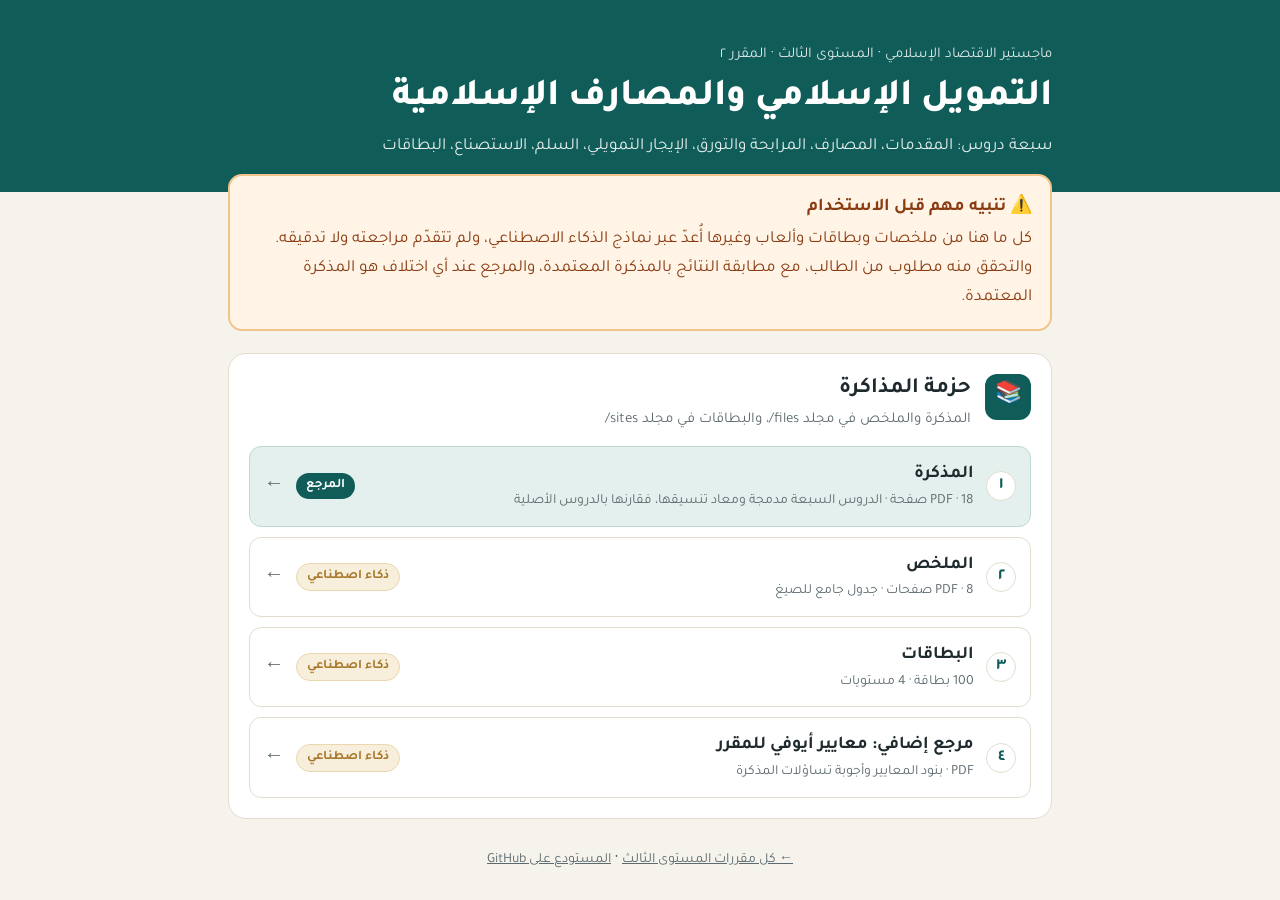
==== index.html @ 07a0ae49 "إعادة هيكلة المستودع: files للمذكرة والملخص، وsites للبطاقات والصفحات، وgames للألعاب، مع بوابة للمق" ====
<!DOCTYPE html>
<html lang="ar" dir="rtl">
<head>
<meta charset="utf-8">
<meta name="viewport" content="width=device-width, initial-scale=1">
<title>التمويل الإسلامي والمصارف الإسلامية — حزمة المذاكرة</title>
<link href="https://fonts.googleapis.com/css2?family=Tajawal:wght@400;500;700;800&display=swap" rel="stylesheet">
<style>
:root{--bg:#f6f3ec;--card:#fff;--ink:#1f2a2e;--mute:#5d6b70;--line:#e4ddcf;--teal:#0f5c58;--teal2:#e3f0ee;--gold:#a8782a;--gold2:#f7eedb;--warn:#8a3b12;--warn2:#fff4e5}
*{box-sizing:border-box}
html{scroll-behavior:smooth}
body{margin:0;font-family:"Tajawal",sans-serif;background:var(--bg);color:var(--ink);line-height:1.7;font-size:17px}
a{color:inherit}
.wrap{max-width:860px;margin:0 auto;padding:0 18px}
.hero{background:var(--teal);color:#fff;padding:42px 0 30px}
.hero .kicker{font-size:15px;opacity:.85;margin:0}
.hero h1{font-size:clamp(26px,5vw,38px);font-weight:800;margin:6px 0 8px;line-height:1.35}
.hero p{margin:0;opacity:.9}
.notice{background:var(--warn2);border:2px solid #f0c48a;border-radius:14px;padding:16px 18px;margin:-18px 0 22px;position:relative;color:var(--warn)}
.notice strong{display:block;font-size:18px;margin-bottom:4px}
.notice p{margin:0}
nav.toc .wrap{display:grid;grid-template-columns:repeat(3,1fr);gap:8px}
nav.toc a{text-decoration:none;background:var(--card);border:1px solid var(--line);border-radius:12px;padding:10px 12px;font-size:15px;font-weight:500;line-height:1.45}
.top{position:fixed;bottom:16px;left:16px;background:var(--teal);color:#fff;text-decoration:none;border-radius:999px;padding:8px 14px;font-size:14px;box-shadow:0 4px 14px rgba(0,0,0,.18)}
nav.toc a b{color:var(--teal);margin-left:6px}
nav.toc a:hover{border-color:var(--teal)}
.legend{display:flex;flex-wrap:wrap;gap:14px;color:var(--mute);font-size:15px;margin:14px 0 4px}
.course{background:var(--card);border:1px solid var(--line);border-radius:18px;padding:20px;margin:18px 0;scroll-margin-top:12px}
.course header{display:flex;gap:14px;align-items:flex-start;margin-bottom:14px}
.num{flex:0 0 46px;height:46px;border-radius:12px;background:var(--teal);color:#fff;display:grid;place-items:center;font-weight:800;font-size:22px}
.course h2{margin:0;font-size:22px;line-height:1.4}
.course header p{margin:2px 0 0;color:var(--mute);font-size:15px}
.links{display:grid;gap:10px}
.lnk{display:flex;align-items:center;gap:12px;text-decoration:none;border:1px solid var(--line);border-radius:12px;padding:12px 14px;transition:.15s}
.lnk:hover{transform:translateX(-3px);border-color:var(--teal)}
.lnk.memo{background:var(--teal2);border-color:#bcd9d5}
.lnk .n{flex:0 0 30px;height:30px;border-radius:50%;background:#fff;border:1px solid var(--line);display:grid;place-items:center;font-weight:700;color:var(--teal)}
.lnk .tx{flex:1;display:flex;flex-direction:column;min-width:0}
.lnk strong{font-size:18px}
.lnk small{color:var(--mute);font-size:14px}
.tag{flex:0 0 auto;font-size:13px;font-weight:700;border-radius:999px;padding:2px 10px}
.tag.memo{background:var(--teal);color:#fff}
.tag.ai{background:var(--gold2);color:var(--gold);border:1px solid #ead7ae}
.ar{color:var(--mute);font-size:20px}
.repo{display:inline-block;margin-top:12px;font-size:14px;color:var(--mute)}
footer{text-align:center;color:var(--mute);font-size:14px;padding:26px 0 40px}
@media(max-width:620px){nav.toc .wrap{grid-template-columns:1fr 1fr}}
@media(max-width:520px){.course{padding:16px}.lnk{padding:10px 12px;gap:10px}.lnk .tag{display:none}.lnk.ai small::before{content:"ذكاء اصطناعي · ";color:var(--gold);font-weight:700}}
</style>
</head>
<body>
<div class="hero"><div class="wrap">
<p class="kicker">ماجستير الاقتصاد الإسلامي · المستوى الثالث · المقرر ٢</p>
<h1>التمويل الإسلامي والمصارف الإسلامية</h1>
<p>سبعة دروس: المقدمات، المصارف، المرابحة والتورق، الإيجار التمويلي، السلم، الاستصناع، البطاقات</p>
</div></div>
<div class="wrap">
<div class="notice" role="note"><strong>⚠️ تنبيه مهم قبل الاستخدام</strong>
<p>كل ما هنا من ملخصات وبطاقات وألعاب وغيرها أُعدّ عبر نماذج الذكاء الاصطناعي، ولم تتقدّم مراجعته ولا تدقيقه. والتحقق منه مطلوب من الطالب، مع مطابقة النتائج بالمذكرة المعتمدة، والمرجع عند أي اختلاف هو المذكرة المعتمدة.</p></div>
</div>
<main class="wrap">
<section class="course"><header><span class="num">📚</span><div><h2>حزمة المذاكرة</h2><p>المذكرة والملخص في مجلد files/، والبطاقات في مجلد sites/</p></div></header>
<div class="links">
<a class="lnk memo" href="files/%D9%85%D8%B0%D9%83%D8%B1%D8%A9-%D8%A7%D9%84%D8%AA%D9%85%D9%88%D9%8A%D9%84-%D8%A7%D9%84%D8%A5%D8%B3%D9%84%D8%A7%D9%85%D9%8A-%D8%A7%D9%84%D9%85%D8%AF%D9%85%D8%AC%D8%A9.pdf"><span class="n">١</span><span class="tx"><strong>المذكرة</strong><small>PDF · 18 صفحة · الدروس السبعة مدمجة ومعاد تنسيقها، فقارنها بالدروس الأصلية</small></span><span class="tag memo">المرجع</span><span class="ar">←</span></a>
<a class="lnk ai" href="files/%D9%85%D9%84%D8%AE%D8%B5-%D8%A7%D9%84%D8%AA%D9%85%D9%88%D9%8A%D9%84-%D8%A7%D9%84%D8%A5%D8%B3%D9%84%D8%A7%D9%85%D9%8A.pdf"><span class="n">٢</span><span class="tx"><strong>الملخص</strong><small>PDF · 8 صفحات · جدول جامع للصيغ</small></span><span class="tag ai">ذكاء اصطناعي</span><span class="ar">←</span></a>
<a class="lnk ai" href="sites/cards/"><span class="n">٣</span><span class="tx"><strong>البطاقات</strong><small>100 بطاقة · 4 مستويات</small></span><span class="tag ai">ذكاء اصطناعي</span><span class="ar">←</span></a>
<a class="lnk ai" href="files/%D9%85%D8%B9%D8%A7%D9%8A%D9%8A%D8%B1-%D8%A3%D9%8A%D9%88%D9%81%D9%8A-%D9%84%D9%84%D9%85%D9%82%D8%B1%D8%B1.pdf"><span class="n">٤</span><span class="tx"><strong>مرجع إضافي: معايير أيوفي للمقرر</strong><small>PDF · بنود المعايير وأجوبة تساؤلات المذكرة</small></span><span class="tag ai">ذكاء اصطناعي</span><span class="ar">←</span></a>
</div></section>

<p style="text-align:center"><a class="repo" href="https://stoooof1.github.io/MNAHJ-BAHTH/sites/level3/">← كل مقررات المستوى الثالث</a> · <a class="repo" href="https://github.com/STOOOOF1/tamWmasaref">المستودع على GitHub</a></p>
</main>
</body>
</html>
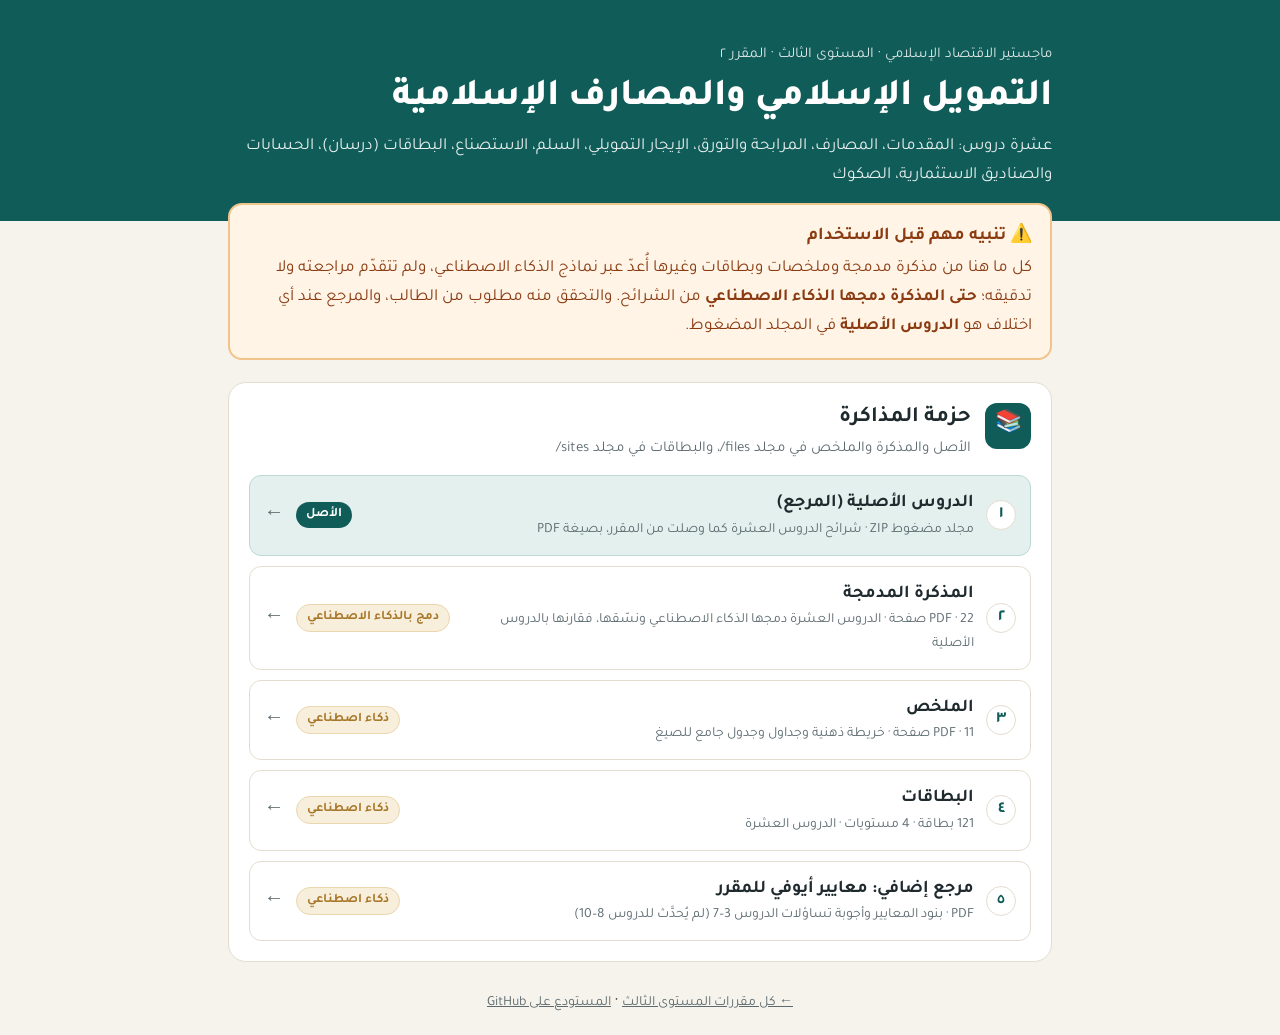
==== commit 644971a8: "إضافة الدروس 8–10 وإعادة بناء المذكرة والملخص والبطاقات بخط تجوال وألوان موفّرة للحبر - المذكرة المد" ====
--- a/index.html
+++ b/index.html
@@ -4,8 +4,11 @@
 <meta charset="utf-8">
 <meta name="viewport" content="width=device-width, initial-scale=1">
 <title>التمويل الإسلامي والمصارف الإسلامية — حزمة المذاكرة</title>
-<link href="https://fonts.googleapis.com/css2?family=Tajawal:wght@400;500;700;800&display=swap" rel="stylesheet">
 <style>
+@font-face{font-family:"Tajawal";src:url(assets/fonts/Tajawal-Regular.ttf);font-weight:400;font-display:swap}
+@font-face{font-family:"Tajawal";src:url(assets/fonts/Tajawal-Medium.ttf);font-weight:500;font-display:swap}
+@font-face{font-family:"Tajawal";src:url(assets/fonts/Tajawal-Bold.ttf);font-weight:700;font-display:swap}
+@font-face{font-family:"Tajawal";src:url(assets/fonts/Tajawal-ExtraBold.ttf);font-weight:800;font-display:swap}
 :root{--bg:#f6f3ec;--card:#fff;--ink:#1f2a2e;--mute:#5d6b70;--line:#e4ddcf;--teal:#0f5c58;--teal2:#e3f0ee;--gold:#a8782a;--gold2:#f7eedb;--warn:#8a3b12;--warn2:#fff4e5}
 *{box-sizing:border-box}
 html{scroll-behavior:smooth}
@@ -52,19 +55,20 @@
 <div class="hero"><div class="wrap">
 <p class="kicker">ماجستير الاقتصاد الإسلامي · المستوى الثالث · المقرر ٢</p>
 <h1>التمويل الإسلامي والمصارف الإسلامية</h1>
-<p>سبعة دروس: المقدمات، المصارف، المرابحة والتورق، الإيجار التمويلي، السلم، الاستصناع، البطاقات</p>
+<p>عشرة دروس: المقدمات، المصارف، المرابحة والتورق، الإيجار التمويلي، السلم، الاستصناع، البطاقات (درسان)، الحسابات والصناديق الاستثمارية، الصكوك</p>
 </div></div>
 <div class="wrap">
 <div class="notice" role="note"><strong>⚠️ تنبيه مهم قبل الاستخدام</strong>
-<p>كل ما هنا من ملخصات وبطاقات وألعاب وغيرها أُعدّ عبر نماذج الذكاء الاصطناعي، ولم تتقدّم مراجعته ولا تدقيقه. والتحقق منه مطلوب من الطالب، مع مطابقة النتائج بالمذكرة المعتمدة، والمرجع عند أي اختلاف هو المذكرة المعتمدة.</p></div>
+<p>كل ما هنا من مذكرة مدمجة وملخصات وبطاقات وغيرها أُعدّ عبر نماذج الذكاء الاصطناعي، ولم تتقدّم مراجعته ولا تدقيقه؛ <b>حتى المذكرة دمجها الذكاء الاصطناعي</b> من الشرائح. والتحقق منه مطلوب من الطالب، والمرجع عند أي اختلاف هو <b>الدروس الأصلية</b> في المجلد المضغوط.</p></div>
 </div>
 <main class="wrap">
-<section class="course"><header><span class="num">📚</span><div><h2>حزمة المذاكرة</h2><p>المذكرة والملخص في مجلد files/، والبطاقات في مجلد sites/</p></div></header>
+<section class="course"><header><span class="num">📚</span><div><h2>حزمة المذاكرة</h2><p>الأصل والمذكرة والملخص في مجلد files/، والبطاقات في مجلد sites/</p></div></header>
 <div class="links">
-<a class="lnk memo" href="files/%D9%85%D8%B0%D9%83%D8%B1%D8%A9-%D8%A7%D9%84%D8%AA%D9%85%D9%88%D9%8A%D9%84-%D8%A7%D9%84%D8%A5%D8%B3%D9%84%D8%A7%D9%85%D9%8A-%D8%A7%D9%84%D9%85%D8%AF%D9%85%D8%AC%D8%A9.pdf"><span class="n">١</span><span class="tx"><strong>المذكرة</strong><small>PDF · 18 صفحة · الدروس السبعة مدمجة ومعاد تنسيقها، فقارنها بالدروس الأصلية</small></span><span class="tag memo">المرجع</span><span class="ar">←</span></a>
-<a class="lnk ai" href="files/%D9%85%D9%84%D8%AE%D8%B5-%D8%A7%D9%84%D8%AA%D9%85%D9%88%D9%8A%D9%84-%D8%A7%D9%84%D8%A5%D8%B3%D9%84%D8%A7%D9%85%D9%8A.pdf"><span class="n">٢</span><span class="tx"><strong>الملخص</strong><small>PDF · 8 صفحات · جدول جامع للصيغ</small></span><span class="tag ai">ذكاء اصطناعي</span><span class="ar">←</span></a>
-<a class="lnk ai" href="sites/cards/"><span class="n">٣</span><span class="tx"><strong>البطاقات</strong><small>100 بطاقة · 4 مستويات</small></span><span class="tag ai">ذكاء اصطناعي</span><span class="ar">←</span></a>
-<a class="lnk ai" href="files/%D9%85%D8%B9%D8%A7%D9%8A%D9%8A%D8%B1-%D8%A3%D9%8A%D9%88%D9%81%D9%8A-%D9%84%D9%84%D9%85%D9%82%D8%B1%D8%B1.pdf"><span class="n">٤</span><span class="tx"><strong>مرجع إضافي: معايير أيوفي للمقرر</strong><small>PDF · بنود المعايير وأجوبة تساؤلات المذكرة</small></span><span class="tag ai">ذكاء اصطناعي</span><span class="ar">←</span></a>
+<a class="lnk memo" href="files/%D8%A7%D9%84%D8%AF%D8%B1%D9%88%D8%B3-%D8%A7%D9%84%D8%A3%D8%B5%D9%84%D9%8A%D8%A9.zip" download><span class="n">١</span><span class="tx"><strong>الدروس الأصلية (المرجع)</strong><small>مجلد مضغوط ZIP · شرائح الدروس العشرة كما وصلت من المقرر، بصيغة PDF</small></span><span class="tag memo">الأصل</span><span class="ar">←</span></a>
+<a class="lnk ai" href="files/%D9%85%D8%B0%D9%83%D8%B1%D8%A9-%D8%A7%D9%84%D8%AA%D9%85%D9%88%D9%8A%D9%84-%D8%A7%D9%84%D8%A5%D8%B3%D9%84%D8%A7%D9%85%D9%8A-%D8%A7%D9%84%D9%85%D8%AF%D9%85%D8%AC%D8%A9.pdf"><span class="n">٢</span><span class="tx"><strong>المذكرة المدمجة</strong><small>PDF · 22 صفحة · الدروس العشرة دمجها الذكاء الاصطناعي ونسّقها، فقارنها بالدروس الأصلية</small></span><span class="tag ai">دمج بالذكاء الاصطناعي</span><span class="ar">←</span></a>
+<a class="lnk ai" href="files/%D9%85%D9%84%D8%AE%D8%B5-%D8%A7%D9%84%D8%AA%D9%85%D9%88%D9%8A%D9%84-%D8%A7%D9%84%D8%A5%D8%B3%D9%84%D8%A7%D9%85%D9%8A.pdf"><span class="n">٣</span><span class="tx"><strong>الملخص</strong><small>PDF · 11 صفحة · خريطة ذهنية وجداول وجدول جامع للصيغ</small></span><span class="tag ai">ذكاء اصطناعي</span><span class="ar">←</span></a>
+<a class="lnk ai" href="sites/cards/"><span class="n">٤</span><span class="tx"><strong>البطاقات</strong><small>121 بطاقة · 4 مستويات · الدروس العشرة</small></span><span class="tag ai">ذكاء اصطناعي</span><span class="ar">←</span></a>
+<a class="lnk ai" href="files/%D9%85%D8%B9%D8%A7%D9%8A%D9%8A%D8%B1-%D8%A3%D9%8A%D9%88%D9%81%D9%8A-%D9%84%D9%84%D9%85%D9%82%D8%B1%D8%B1.pdf"><span class="n">٥</span><span class="tx"><strong>مرجع إضافي: معايير أيوفي للمقرر</strong><small>PDF · بنود المعايير وأجوبة تساؤلات الدروس 3–7 (لم يُحدَّث للدروس 8–10)</small></span><span class="tag ai">ذكاء اصطناعي</span><span class="ar">←</span></a>
 </div></section>
 
 <p style="text-align:center"><a class="repo" href="https://stoooof1.github.io/MNAHJ-BAHTH/sites/level3/">← كل مقررات المستوى الثالث</a> · <a class="repo" href="https://github.com/STOOOOF1/tamWmasaref">المستودع على GitHub</a></p>
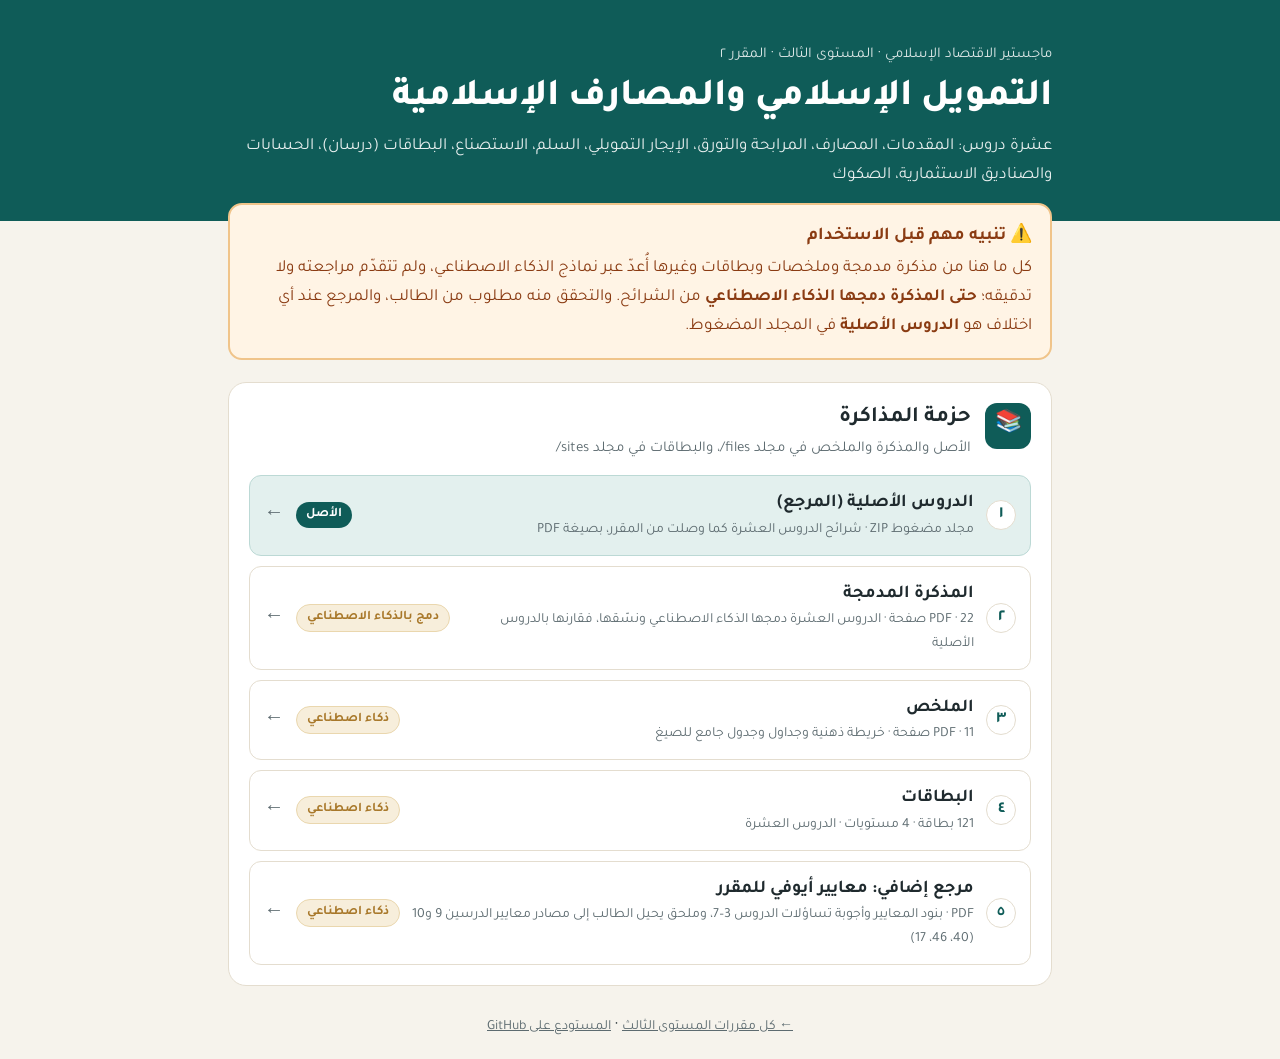
==== commit 612108bf: "ورقة أيوفي: ملحق ينبّه إلى المعايير 40 و46 و17 غير المتضمنة ويحيل الطالب إلى مصادرها Co-Authored-By:" ====
--- a/index.html
+++ b/index.html
@@ -68,7 +68,7 @@
 <a class="lnk ai" href="files/%D9%85%D8%B0%D9%83%D8%B1%D8%A9-%D8%A7%D9%84%D8%AA%D9%85%D9%88%D9%8A%D9%84-%D8%A7%D9%84%D8%A5%D8%B3%D9%84%D8%A7%D9%85%D9%8A-%D8%A7%D9%84%D9%85%D8%AF%D9%85%D8%AC%D8%A9.pdf"><span class="n">٢</span><span class="tx"><strong>المذكرة المدمجة</strong><small>PDF · 22 صفحة · الدروس العشرة دمجها الذكاء الاصطناعي ونسّقها، فقارنها بالدروس الأصلية</small></span><span class="tag ai">دمج بالذكاء الاصطناعي</span><span class="ar">←</span></a>
 <a class="lnk ai" href="files/%D9%85%D9%84%D8%AE%D8%B5-%D8%A7%D9%84%D8%AA%D9%85%D9%88%D9%8A%D9%84-%D8%A7%D9%84%D8%A5%D8%B3%D9%84%D8%A7%D9%85%D9%8A.pdf"><span class="n">٣</span><span class="tx"><strong>الملخص</strong><small>PDF · 11 صفحة · خريطة ذهنية وجداول وجدول جامع للصيغ</small></span><span class="tag ai">ذكاء اصطناعي</span><span class="ar">←</span></a>
 <a class="lnk ai" href="sites/cards/"><span class="n">٤</span><span class="tx"><strong>البطاقات</strong><small>121 بطاقة · 4 مستويات · الدروس العشرة</small></span><span class="tag ai">ذكاء اصطناعي</span><span class="ar">←</span></a>
-<a class="lnk ai" href="files/%D9%85%D8%B9%D8%A7%D9%8A%D9%8A%D8%B1-%D8%A3%D9%8A%D9%88%D9%81%D9%8A-%D9%84%D9%84%D9%85%D9%82%D8%B1%D8%B1.pdf"><span class="n">٥</span><span class="tx"><strong>مرجع إضافي: معايير أيوفي للمقرر</strong><small>PDF · بنود المعايير وأجوبة تساؤلات الدروس 3–7 (لم يُحدَّث للدروس 8–10)</small></span><span class="tag ai">ذكاء اصطناعي</span><span class="ar">←</span></a>
+<a class="lnk ai" href="files/%D9%85%D8%B9%D8%A7%D9%8A%D9%8A%D8%B1-%D8%A3%D9%8A%D9%88%D9%81%D9%8A-%D9%84%D9%84%D9%85%D9%82%D8%B1%D8%B1.pdf"><span class="n">٥</span><span class="tx"><strong>مرجع إضافي: معايير أيوفي للمقرر</strong><small>PDF · بنود المعايير وأجوبة تساؤلات الدروس 3–7، وملحق يحيل الطالب إلى مصادر معايير الدرسين 9 و10 (40، 46، 17)</small></span><span class="tag ai">ذكاء اصطناعي</span><span class="ar">←</span></a>
 </div></section>
 
 <p style="text-align:center"><a class="repo" href="https://stoooof1.github.io/MNAHJ-BAHTH/sites/level3/">← كل مقررات المستوى الثالث</a> · <a class="repo" href="https://github.com/STOOOOF1/tamWmasaref">المستودع على GitHub</a></p>
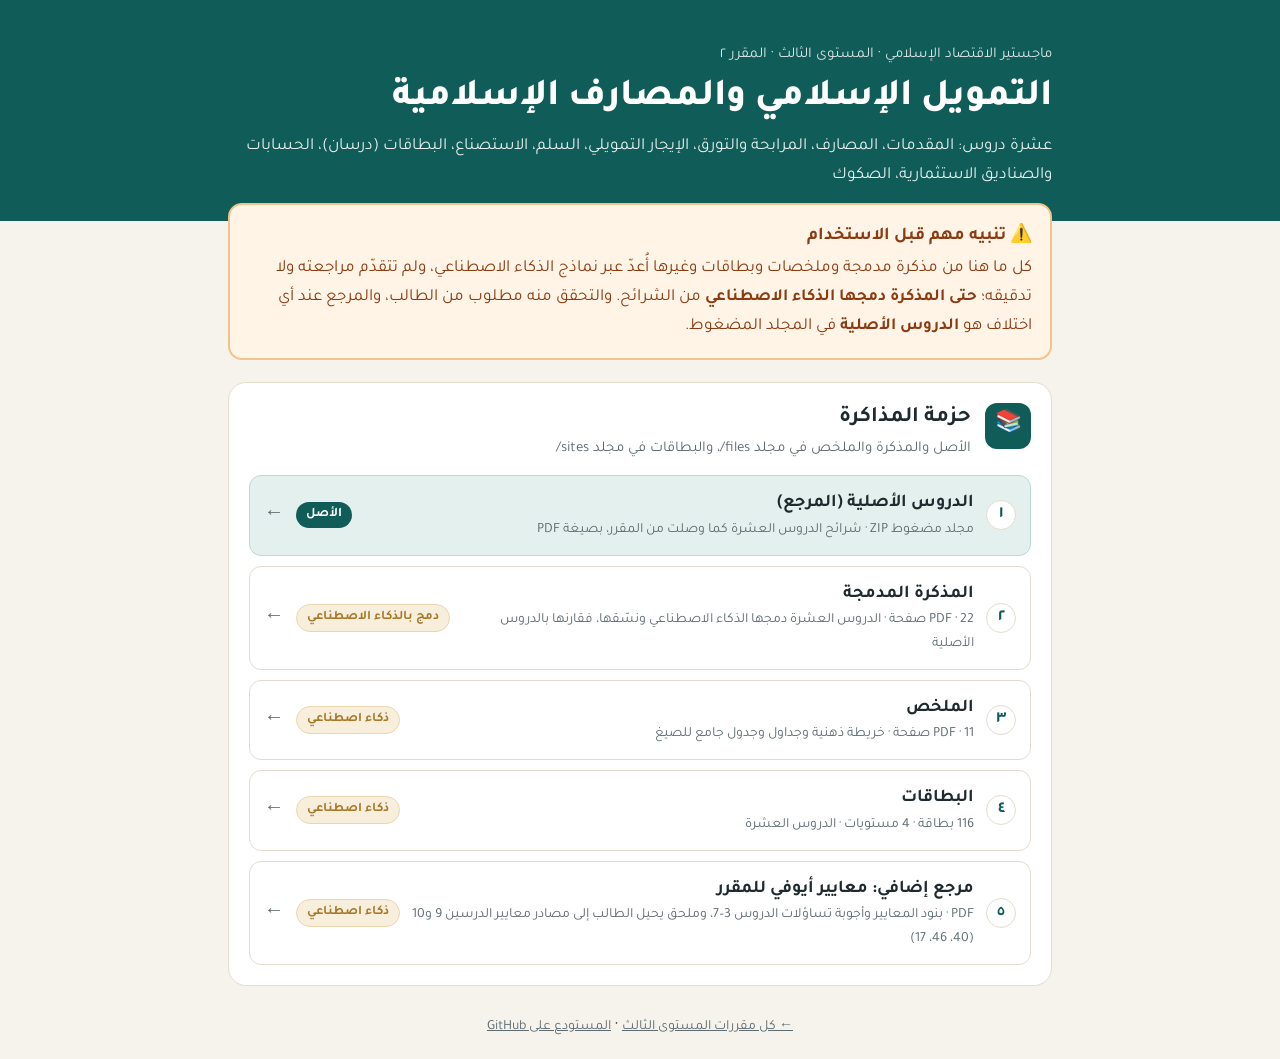
==== commit b51a14ac: "البطاقات: حذف أجوبة الإتقان للدرسين 9 و10 وإحالة الطالب إلى المعايير (116 بطاقة) Co-Authored-By: Cla" ====
--- a/index.html
+++ b/index.html
@@ -67,7 +67,7 @@
 <a class="lnk memo" href="files/%D8%A7%D9%84%D8%AF%D8%B1%D9%88%D8%B3-%D8%A7%D9%84%D8%A3%D8%B5%D9%84%D9%8A%D8%A9.zip" download><span class="n">١</span><span class="tx"><strong>الدروس الأصلية (المرجع)</strong><small>مجلد مضغوط ZIP · شرائح الدروس العشرة كما وصلت من المقرر، بصيغة PDF</small></span><span class="tag memo">الأصل</span><span class="ar">←</span></a>
 <a class="lnk ai" href="files/%D9%85%D8%B0%D9%83%D8%B1%D8%A9-%D8%A7%D9%84%D8%AA%D9%85%D9%88%D9%8A%D9%84-%D8%A7%D9%84%D8%A5%D8%B3%D9%84%D8%A7%D9%85%D9%8A-%D8%A7%D9%84%D9%85%D8%AF%D9%85%D8%AC%D8%A9.pdf"><span class="n">٢</span><span class="tx"><strong>المذكرة المدمجة</strong><small>PDF · 22 صفحة · الدروس العشرة دمجها الذكاء الاصطناعي ونسّقها، فقارنها بالدروس الأصلية</small></span><span class="tag ai">دمج بالذكاء الاصطناعي</span><span class="ar">←</span></a>
 <a class="lnk ai" href="files/%D9%85%D9%84%D8%AE%D8%B5-%D8%A7%D9%84%D8%AA%D9%85%D9%88%D9%8A%D9%84-%D8%A7%D9%84%D8%A5%D8%B3%D9%84%D8%A7%D9%85%D9%8A.pdf"><span class="n">٣</span><span class="tx"><strong>الملخص</strong><small>PDF · 11 صفحة · خريطة ذهنية وجداول وجدول جامع للصيغ</small></span><span class="tag ai">ذكاء اصطناعي</span><span class="ar">←</span></a>
-<a class="lnk ai" href="sites/cards/"><span class="n">٤</span><span class="tx"><strong>البطاقات</strong><small>121 بطاقة · 4 مستويات · الدروس العشرة</small></span><span class="tag ai">ذكاء اصطناعي</span><span class="ar">←</span></a>
+<a class="lnk ai" href="sites/cards/"><span class="n">٤</span><span class="tx"><strong>البطاقات</strong><small>116 بطاقة · 4 مستويات · الدروس العشرة</small></span><span class="tag ai">ذكاء اصطناعي</span><span class="ar">←</span></a>
 <a class="lnk ai" href="files/%D9%85%D8%B9%D8%A7%D9%8A%D9%8A%D8%B1-%D8%A3%D9%8A%D9%88%D9%81%D9%8A-%D9%84%D9%84%D9%85%D9%82%D8%B1%D8%B1.pdf"><span class="n">٥</span><span class="tx"><strong>مرجع إضافي: معايير أيوفي للمقرر</strong><small>PDF · بنود المعايير وأجوبة تساؤلات الدروس 3–7، وملحق يحيل الطالب إلى مصادر معايير الدرسين 9 و10 (40، 46، 17)</small></span><span class="tag ai">ذكاء اصطناعي</span><span class="ar">←</span></a>
 </div></section>
 
